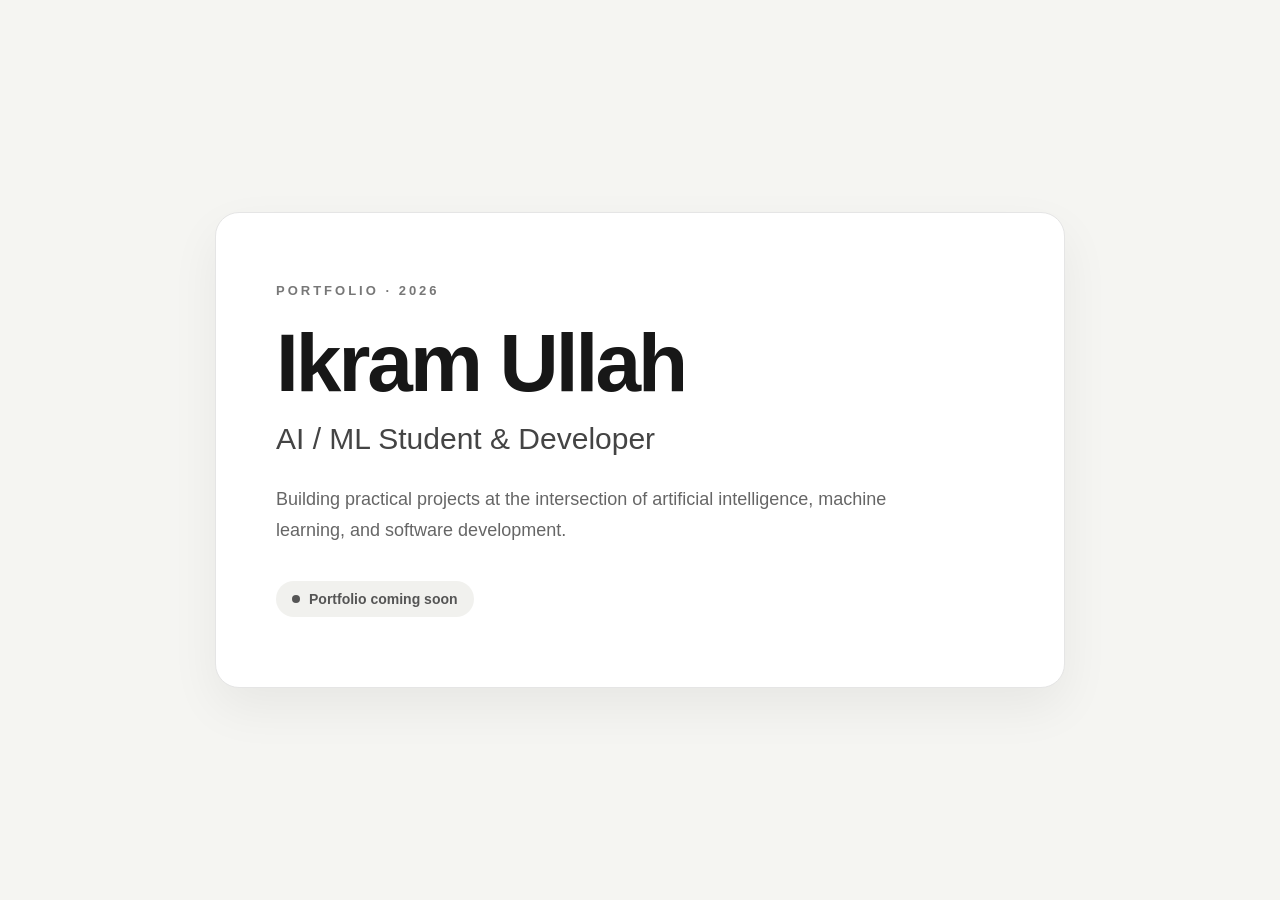
==== index.html @ 379c0012 "Add files via upload" ====
<!DOCTYPE html>
<html lang="en">
<head>
    <meta charset="UTF-8">
    <meta name="viewport" content="width=device-width, initial-scale=1.0">

    <title>Ikram Ullah | AI & ML Developer</title>

    <link rel="stylesheet" href="style.css">
</head>

<body>

    <main class="container">

        <section class="hero">

            <p class="eyebrow">PORTFOLIO · 2026</p>

            <h1>Ikram Ullah</h1>

            <h2>AI / ML Student & Developer</h2>

            <p class="intro">
                Building practical projects at the intersection of
                artificial intelligence, machine learning, and software development.
            </p>

            <div class="status">
                <span class="dot"></span>
                Portfolio coming soon
            </div>

        </section>

    </main>

</body>
</html>
---- style.css ----
* {
    margin: 0;
    padding: 0;
    box-sizing: border-box;
}

body {
    min-height: 100vh;
    background: #f5f5f2;
    color: #171717;
    font-family: Arial, Helvetica, sans-serif;

    display: flex;
    align-items: center;
    justify-content: center;

    padding: 24px;
}

.container {
    width: 100%;
    max-width: 850px;
}

.hero {
    background: #ffffff;
    border: 1px solid #e5e5e5;
    border-radius: 24px;

    padding: 70px 60px;

    box-shadow:
        0 20px 50px rgba(0, 0, 0, 0.06);
}

.eyebrow {
    font-size: 13px;
    font-weight: 700;
    letter-spacing: 3px;
    color: #777777;

    margin-bottom: 24px;
}

h1 {
    font-size: clamp(48px, 8vw, 82px);
    line-height: 1;
    letter-spacing: -3px;

    margin-bottom: 18px;
}

h2 {
    font-size: clamp(20px, 4vw, 30px);
    font-weight: 500;

    color: #444444;

    margin-bottom: 28px;
}

.intro {
    max-width: 620px;

    font-size: 18px;
    line-height: 1.7;

    color: #666666;
}

.status {
    display: inline-flex;
    align-items: center;
    gap: 9px;

    margin-top: 35px;

    padding: 10px 16px;

    border-radius: 999px;

    background: #f1f1ee;

    color: #555555;

    font-size: 14px;
    font-weight: 600;
}

.dot {
    width: 8px;
    height: 8px;

    border-radius: 50%;

    background: #555555;
}

@media (max-width: 600px) {

    body {
        padding: 16px;
    }

    .hero {
        padding: 45px 28px;
        border-radius: 18px;
    }

    h1 {
        letter-spacing: -2px;
    }

    .intro {
        font-size: 16px;
    }
}
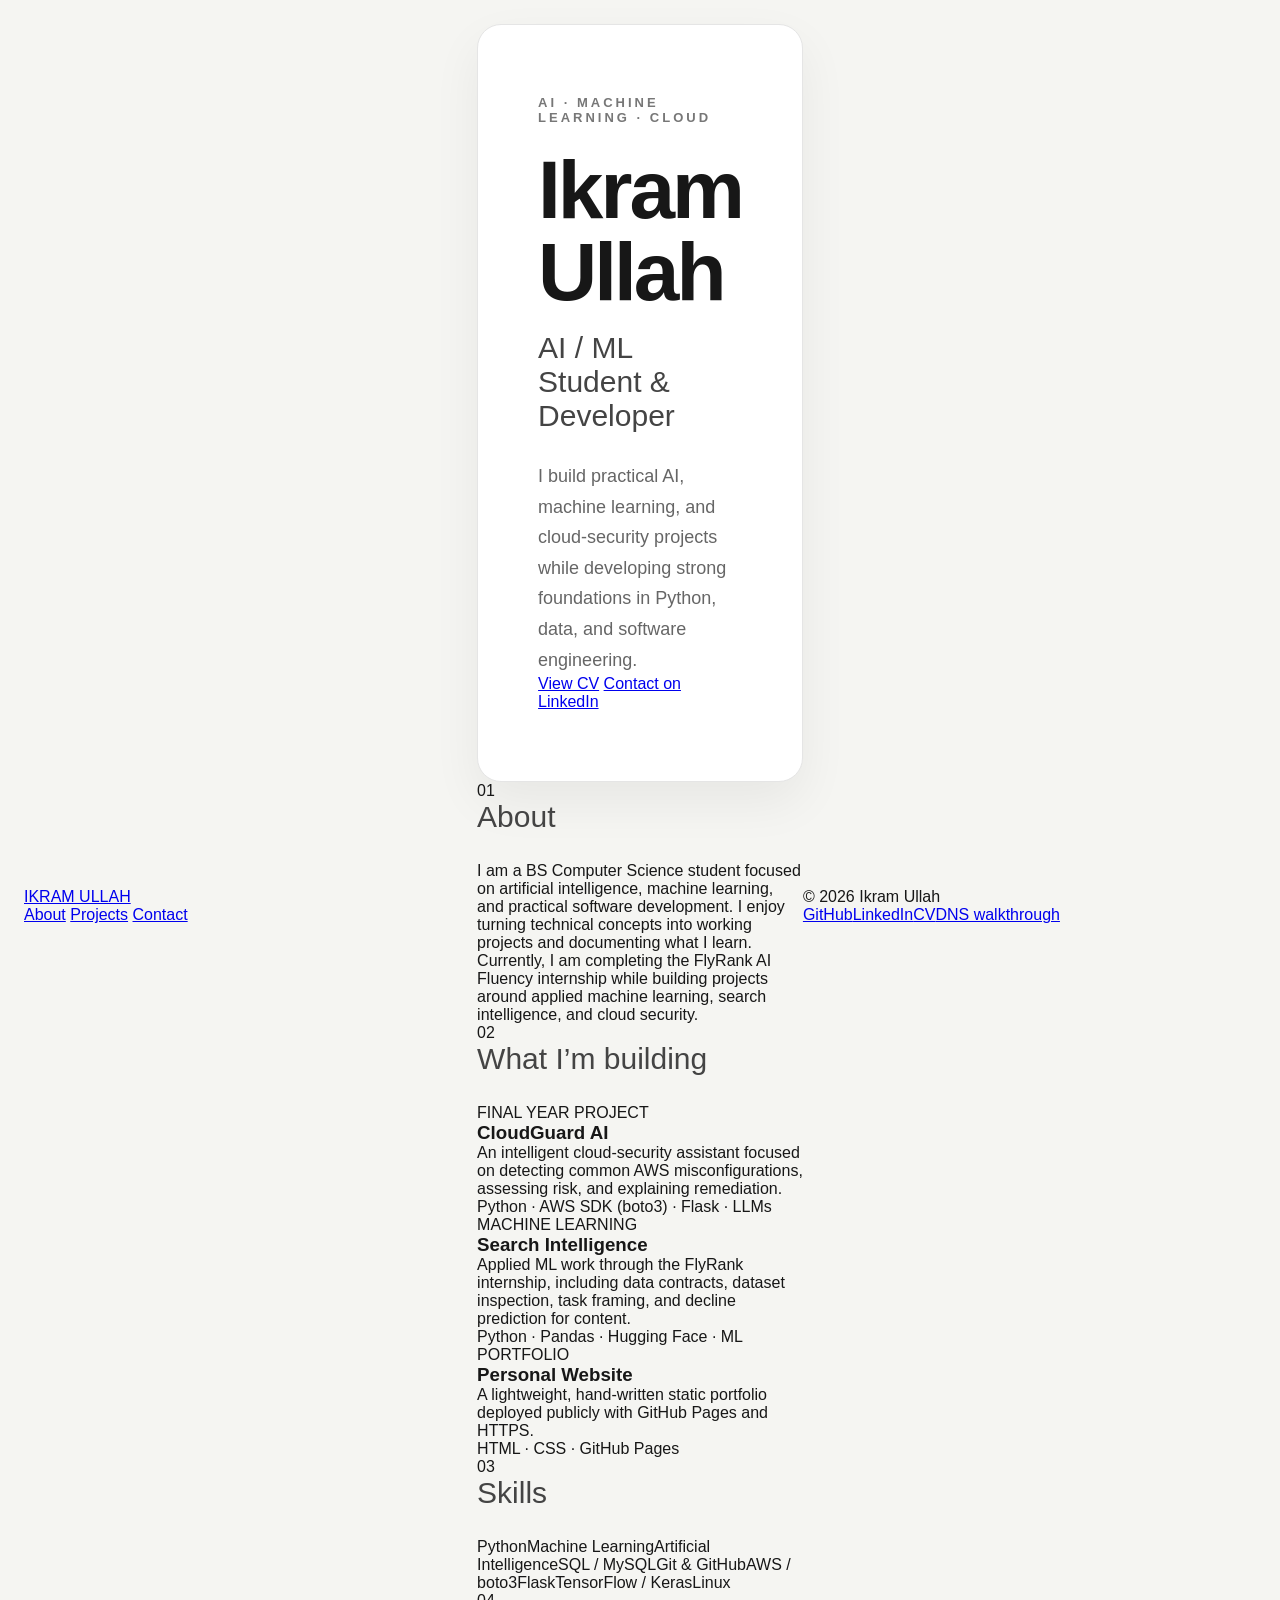
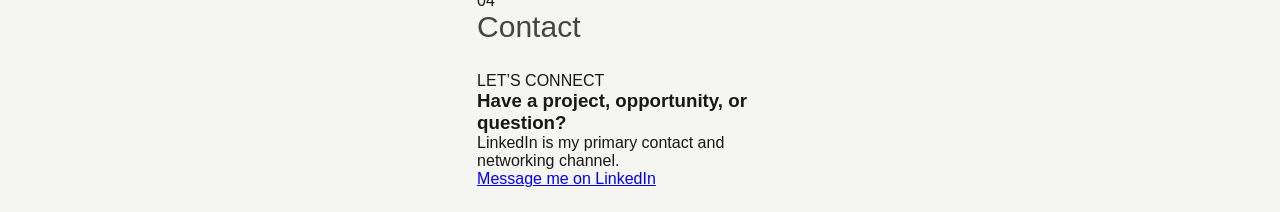
==== commit 2a38ab41: "Build PF-04 personal portfolio" ====
--- a/index.html
+++ b/index.html
@@ -1,39 +1,68 @@
-<!DOCTYPE html>
-<html lang="en">
-<head>
-    <meta charset="UTF-8">
-    <meta name="viewport" content="width=device-width, initial-scale=1.0">
-
-    <title>Ikram Ullah | AI & ML Developer</title>
-
-    <link rel="stylesheet" href="style.css">
-</head>
-
-<body>
-
-    <main class="container">
-
-        <section class="hero">
-
-            <p class="eyebrow">PORTFOLIO · 2026</p>
-
-            <h1>Ikram Ullah</h1>
-
-            <h2>AI / ML Student & Developer</h2>
-
-            <p class="intro">
-                Building practical projects at the intersection of
-                artificial intelligence, machine learning, and software development.
-            </p>
-
-            <div class="status">
-                <span class="dot"></span>
-                Portfolio coming soon
-            </div>
-
-        </section>
-
-    </main>
-
-</body>
-</html>+<!DOCTYPE html>
+<html lang="en">
+<head>
+    <meta charset="UTF-8">
+    <meta name="viewport" content="width=device-width, initial-scale=1.0">
+    <meta name="description" content="Ikram Ullah — AI and ML student and developer building practical AI, machine learning, and cloud security projects.">
+    <title>Ikram Ullah | AI & ML Developer</title>
+    <link rel="stylesheet" href="style.css">
+</head>
+<body>
+    <header class="nav container">
+        <a class="brand" href="#top">IKRAM ULLAH</a>
+        <nav aria-label="Main navigation">
+            <a href="#about">About</a>
+            <a href="#projects">Projects</a>
+            <a href="#contact">Contact</a>
+        </nav>
+    </header>
+
+    <main id="top">
+        <section class="hero container">
+            <p class="eyebrow">AI · MACHINE LEARNING · CLOUD</p>
+            <h1>Ikram Ullah</h1>
+            <h2>AI / ML Student & Developer</h2>
+            <p class="intro">I build practical AI, machine learning, and cloud-security projects while developing strong foundations in Python, data, and software engineering.</p>
+            <div class="actions">
+                <a class="button primary" href="cv.html">View CV</a>
+                <a class="button" href="https://www.linkedin.com/in/ikram-khan-96200422b/" target="_blank" rel="noopener">Contact on LinkedIn</a>
+            </div>
+        </section>
+
+        <section id="about" class="section container">
+            <div class="section-heading"><span>01</span><h2>About</h2></div>
+            <div class="card">
+                <p>I am a BS Computer Science student focused on artificial intelligence, machine learning, and practical software development. I enjoy turning technical concepts into working projects and documenting what I learn.</p>
+                <p>Currently, I am completing the FlyRank AI Fluency internship while building projects around applied machine learning, search intelligence, and cloud security.</p>
+            </div>
+        </section>
+
+        <section id="projects" class="section container">
+            <div class="section-heading"><span>02</span><h2>What I’m building</h2></div>
+            <div class="grid">
+                <article class="card project"><p class="tag">FINAL YEAR PROJECT</p><h3>CloudGuard AI</h3><p>An intelligent cloud-security assistant focused on detecting common AWS misconfigurations, assessing risk, and explaining remediation.</p><p class="stack">Python · AWS SDK (boto3) · Flask · LLMs</p></article>
+                <article class="card project"><p class="tag">MACHINE LEARNING</p><h3>Search Intelligence</h3><p>Applied ML work through the FlyRank internship, including data contracts, dataset inspection, task framing, and decline prediction for content.</p><p class="stack">Python · Pandas · Hugging Face · ML</p></article>
+                <article class="card project"><p class="tag">PORTFOLIO</p><h3>Personal Website</h3><p>A lightweight, hand-written static portfolio deployed publicly with GitHub Pages and HTTPS.</p><p class="stack">HTML · CSS · GitHub Pages</p></article>
+            </div>
+        </section>
+
+        <section class="section container">
+            <div class="section-heading"><span>03</span><h2>Skills</h2></div>
+            <div class="skills"><span>Python</span><span>Machine Learning</span><span>Artificial Intelligence</span><span>SQL / MySQL</span><span>Git & GitHub</span><span>AWS / boto3</span><span>Flask</span><span>TensorFlow / Keras</span><span>Linux</span></div>
+        </section>
+
+        <section id="contact" class="section container contact-section">
+            <div class="section-heading"><span>04</span><h2>Contact</h2></div>
+            <div class="card contact-card">
+                <div><p class="tag">LET’S CONNECT</p><h3>Have a project, opportunity, or question?</h3><p>LinkedIn is my primary contact and networking channel.</p></div>
+                <a class="button primary" href="https://www.linkedin.com/in/ikram-khan-96200422b/" target="_blank" rel="noopener">Message me on LinkedIn</a>
+            </div>
+        </section>
+    </main>
+
+    <footer class="footer container">
+        <p>© 2026 Ikram Ullah</p>
+        <div><a href="https://github.com/Ikramkhan-gif1" target="_blank" rel="noopener">GitHub</a><a href="https://www.linkedin.com/in/ikram-khan-96200422b/" target="_blank" rel="noopener">LinkedIn</a><a href="cv.html">CV</a><a href="dns-walkthrough.md">DNS walkthrough</a></div>
+    </footer>
+</body>
+</html>
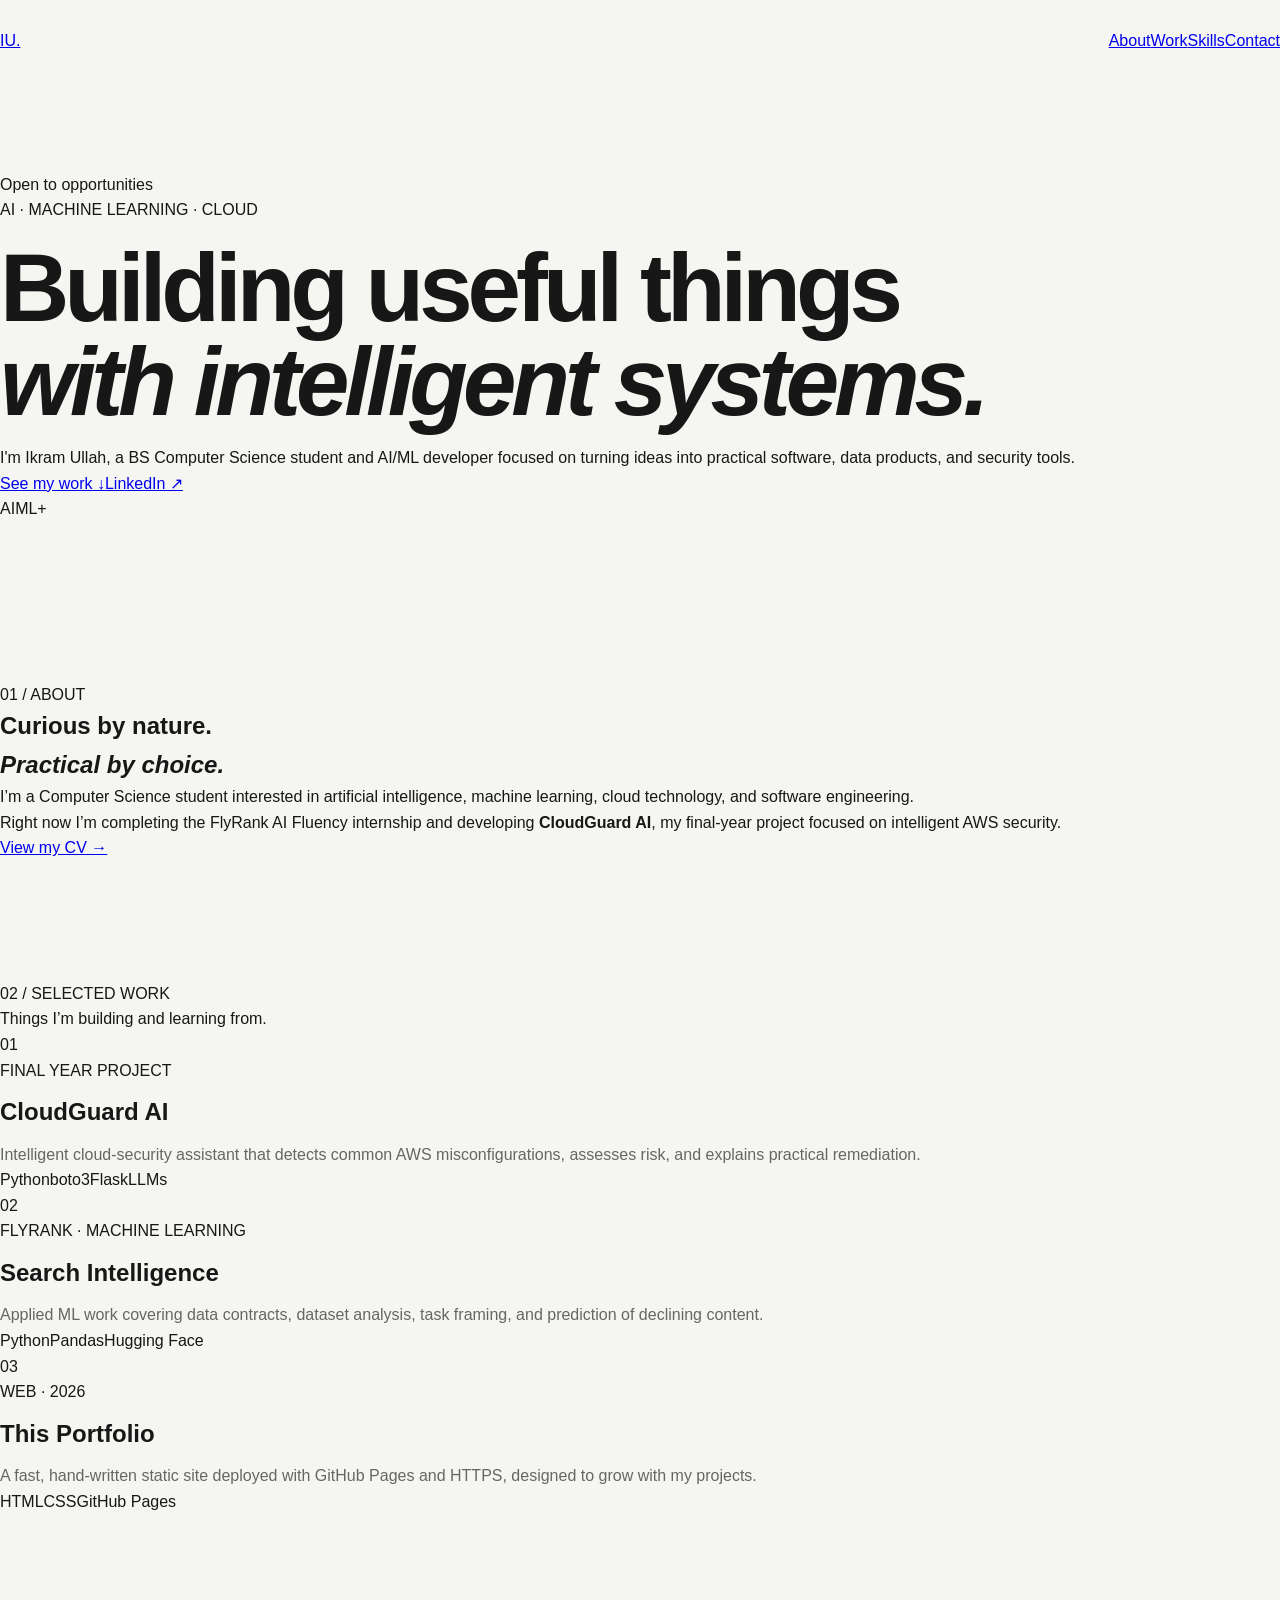
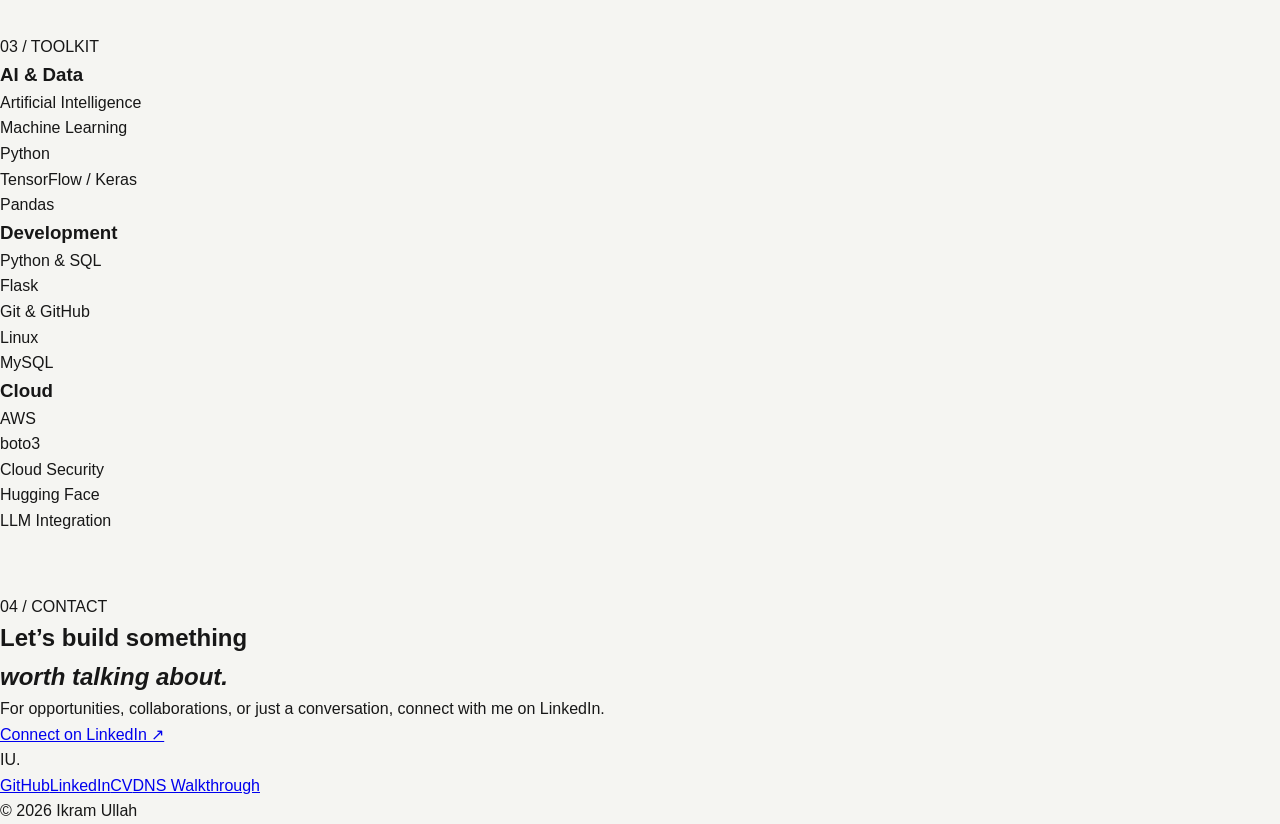
==== commit 17d2c355: "Redesign PF-04 portfolio UI" ====
--- a/index.html
+++ b/index.html
@@ -1,68 +1 @@
-<!DOCTYPE html>
-<html lang="en">
-<head>
-    <meta charset="UTF-8">
-    <meta name="viewport" content="width=device-width, initial-scale=1.0">
-    <meta name="description" content="Ikram Ullah — AI and ML student and developer building practical AI, machine learning, and cloud security projects.">
-    <title>Ikram Ullah | AI & ML Developer</title>
-    <link rel="stylesheet" href="style.css">
-</head>
-<body>
-    <header class="nav container">
-        <a class="brand" href="#top">IKRAM ULLAH</a>
-        <nav aria-label="Main navigation">
-            <a href="#about">About</a>
-            <a href="#projects">Projects</a>
-            <a href="#contact">Contact</a>
-        </nav>
-    </header>
-
-    <main id="top">
-        <section class="hero container">
-            <p class="eyebrow">AI · MACHINE LEARNING · CLOUD</p>
-            <h1>Ikram Ullah</h1>
-            <h2>AI / ML Student & Developer</h2>
-            <p class="intro">I build practical AI, machine learning, and cloud-security projects while developing strong foundations in Python, data, and software engineering.</p>
-            <div class="actions">
-                <a class="button primary" href="cv.html">View CV</a>
-                <a class="button" href="https://www.linkedin.com/in/ikram-khan-96200422b/" target="_blank" rel="noopener">Contact on LinkedIn</a>
-            </div>
-        </section>
-
-        <section id="about" class="section container">
-            <div class="section-heading"><span>01</span><h2>About</h2></div>
-            <div class="card">
-                <p>I am a BS Computer Science student focused on artificial intelligence, machine learning, and practical software development. I enjoy turning technical concepts into working projects and documenting what I learn.</p>
-                <p>Currently, I am completing the FlyRank AI Fluency internship while building projects around applied machine learning, search intelligence, and cloud security.</p>
-            </div>
-        </section>
-
-        <section id="projects" class="section container">
-            <div class="section-heading"><span>02</span><h2>What I’m building</h2></div>
-            <div class="grid">
-                <article class="card project"><p class="tag">FINAL YEAR PROJECT</p><h3>CloudGuard AI</h3><p>An intelligent cloud-security assistant focused on detecting common AWS misconfigurations, assessing risk, and explaining remediation.</p><p class="stack">Python · AWS SDK (boto3) · Flask · LLMs</p></article>
-                <article class="card project"><p class="tag">MACHINE LEARNING</p><h3>Search Intelligence</h3><p>Applied ML work through the FlyRank internship, including data contracts, dataset inspection, task framing, and decline prediction for content.</p><p class="stack">Python · Pandas · Hugging Face · ML</p></article>
-                <article class="card project"><p class="tag">PORTFOLIO</p><h3>Personal Website</h3><p>A lightweight, hand-written static portfolio deployed publicly with GitHub Pages and HTTPS.</p><p class="stack">HTML · CSS · GitHub Pages</p></article>
-            </div>
-        </section>
-
-        <section class="section container">
-            <div class="section-heading"><span>03</span><h2>Skills</h2></div>
-            <div class="skills"><span>Python</span><span>Machine Learning</span><span>Artificial Intelligence</span><span>SQL / MySQL</span><span>Git & GitHub</span><span>AWS / boto3</span><span>Flask</span><span>TensorFlow / Keras</span><span>Linux</span></div>
-        </section>
-
-        <section id="contact" class="section container contact-section">
-            <div class="section-heading"><span>04</span><h2>Contact</h2></div>
-            <div class="card contact-card">
-                <div><p class="tag">LET’S CONNECT</p><h3>Have a project, opportunity, or question?</h3><p>LinkedIn is my primary contact and networking channel.</p></div>
-                <a class="button primary" href="https://www.linkedin.com/in/ikram-khan-96200422b/" target="_blank" rel="noopener">Message me on LinkedIn</a>
-            </div>
-        </section>
-    </main>
-
-    <footer class="footer container">
-        <p>© 2026 Ikram Ullah</p>
-        <div><a href="https://github.com/Ikramkhan-gif1" target="_blank" rel="noopener">GitHub</a><a href="https://www.linkedin.com/in/ikram-khan-96200422b/" target="_blank" rel="noopener">LinkedIn</a><a href="cv.html">CV</a><a href="dns-walkthrough.md">DNS walkthrough</a></div>
-    </footer>
-</body>
-</html>
+<!doctype html><html lang="en"><head><meta charset="utf-8"><meta name="viewport" content="width=device-width,initial-scale=1"><meta name="description" content="Ikram Ullah — AI and ML student building practical AI, machine learning and cloud-security projects."><title>Ikram Ullah — AI / ML Developer</title><link rel="stylesheet" href="style.css"></head><body><nav class="nav"><a class="logo" href="#home">IU<span>.</span></a><div class="links"><a href="#about">About</a><a href="#work">Work</a><a href="#skills">Skills</a><a href="#contact">Contact</a></div></nav><main><section id="home" class="hero"><div class="hero-copy"><div class="availability"><i></i> Open to opportunities</div><p class="kicker">AI · MACHINE LEARNING · CLOUD</p><h1>Building useful things<br><em>with intelligent systems.</em></h1><p class="lead">I'm Ikram Ullah, a BS Computer Science student and AI/ML developer focused on turning ideas into practical software, data products, and security tools.</p><div class="buttons"><a class="btn dark" href="#work">See my work ↓</a><a class="btn light" href="https://www.linkedin.com/in/ikram-khan-96200422b/" target="_blank" rel="noopener">LinkedIn ↗</a></div></div><div class="hero-mark"><span>AI</span><span>ML</span><span>+</span></div></section><section id="about" class="section"><div class="label">01 / ABOUT</div><div class="about-grid"><h2>Curious by nature.<br><em>Practical by choice.</em></h2><div><p>I’m a Computer Science student interested in artificial intelligence, machine learning, cloud technology, and software engineering.</p><p>Right now I’m completing the FlyRank AI Fluency internship and developing <strong>CloudGuard AI</strong>, my final-year project focused on intelligent AWS security.</p><a class="text-link" href="cv.html">View my CV →</a></div></div></section><section id="work" class="section"><div class="section-top"><div class="label">02 / SELECTED WORK</div><p>Things I’m building and learning from.</p></div><div class="projects"><article class="project featured"><div class="project-num">01</div><div><span class="type">FINAL YEAR PROJECT</span><h3>CloudGuard AI</h3><p>Intelligent cloud-security assistant that detects common AWS misconfigurations, assesses risk, and explains practical remediation.</p><div class="tech"><span>Python</span><span>boto3</span><span>Flask</span><span>LLMs</span></div></div></article><article class="project"><div class="project-num">02</div><div><span class="type">FLYRANK · MACHINE LEARNING</span><h3>Search Intelligence</h3><p>Applied ML work covering data contracts, dataset analysis, task framing, and prediction of declining content.</p><div class="tech"><span>Python</span><span>Pandas</span><span>Hugging Face</span></div></div></article><article class="project"><div class="project-num">03</div><div><span class="type">WEB · 2026</span><h3>This Portfolio</h3><p>A fast, hand-written static site deployed with GitHub Pages and HTTPS, designed to grow with my projects.</p><div class="tech"><span>HTML</span><span>CSS</span><span>GitHub Pages</span></div></div></article></div></section><section id="skills" class="section"><div class="label">03 / TOOLKIT</div><div class="skills-grid"><div><h3>AI & Data</h3><p>Artificial Intelligence<br>Machine Learning<br>Python<br>TensorFlow / Keras<br>Pandas</p></div><div><h3>Development</h3><p>Python & SQL<br>Flask<br>Git & GitHub<br>Linux<br>MySQL</p></div><div><h3>Cloud</h3><p>AWS<br>boto3<br>Cloud Security<br>Hugging Face<br>LLM Integration</p></div></div></section><section id="contact" class="contact"><div class="label">04 / CONTACT</div><h2>Let’s build something<br><em>worth talking about.</em></h2><p>For opportunities, collaborations, or just a conversation, connect with me on LinkedIn.</p><a class="btn dark" href="https://www.linkedin.com/in/ikram-khan-96200422b/" target="_blank" rel="noopener">Connect on LinkedIn ↗</a></section></main><footer><div class="logo">IU<span>.</span></div><div class="footer-links"><a href="https://github.com/Ikramkhan-gif1" target="_blank" rel="noopener">GitHub</a><a href="https://www.linkedin.com/in/ikram-khan-96200422b/" target="_blank" rel="noopener">LinkedIn</a><a href="cv.html">CV</a><a href="dns-walkthrough.md">DNS Walkthrough</a></div><p>© 2026 Ikram Ullah</p></footer></body></html>
--- a/style.css
+++ b/style.css
@@ -1,117 +1 @@
-* {
-    margin: 0;
-    padding: 0;
-    box-sizing: border-box;
-}
-
-body {
-    min-height: 100vh;
-    background: #f5f5f2;
-    color: #171717;
-    font-family: Arial, Helvetica, sans-serif;
-
-    display: flex;
-    align-items: center;
-    justify-content: center;
-
-    padding: 24px;
-}
-
-.container {
-    width: 100%;
-    max-width: 850px;
-}
-
-.hero {
-    background: #ffffff;
-    border: 1px solid #e5e5e5;
-    border-radius: 24px;
-
-    padding: 70px 60px;
-
-    box-shadow:
-        0 20px 50px rgba(0, 0, 0, 0.06);
-}
-
-.eyebrow {
-    font-size: 13px;
-    font-weight: 700;
-    letter-spacing: 3px;
-    color: #777777;
-
-    margin-bottom: 24px;
-}
-
-h1 {
-    font-size: clamp(48px, 8vw, 82px);
-    line-height: 1;
-    letter-spacing: -3px;
-
-    margin-bottom: 18px;
-}
-
-h2 {
-    font-size: clamp(20px, 4vw, 30px);
-    font-weight: 500;
-
-    color: #444444;
-
-    margin-bottom: 28px;
-}
-
-.intro {
-    max-width: 620px;
-
-    font-size: 18px;
-    line-height: 1.7;
-
-    color: #666666;
-}
-
-.status {
-    display: inline-flex;
-    align-items: center;
-    gap: 9px;
-
-    margin-top: 35px;
-
-    padding: 10px 16px;
-
-    border-radius: 999px;
-
-    background: #f1f1ee;
-
-    color: #555555;
-
-    font-size: 14px;
-    font-weight: 600;
-}
-
-.dot {
-    width: 8px;
-    height: 8px;
-
-    border-radius: 50%;
-
-    background: #555555;
-}
-
-@media (max-width: 600px) {
-
-    body {
-        padding: 16px;
-    }
-
-    .hero {
-        padding: 45px 28px;
-        border-radius: 18px;
-    }
-
-    h1 {
-        letter-spacing: -2px;
-    }
-
-    .intro {
-        font-size: 16px;
-    }
-}+*{box-sizing:border-box;margin:0;padding:0}html{scroll-behavior:smooth}body{background:#f5f5f2;color:#171717;font-family:Arial,Helvetica,sans-serif;line-height:1.6}.container{width:min(1100px,calc(100% - 40px));margin:auto}.nav{display:flex;justify-content:space-between;align-items:center;padding:28px 0}.brand{font-size:14px;font-weight:800;letter-spacing:2px;color:#171717;text-decoration:none}.nav nav{display:flex;gap:24px}.nav nav a,.footer a{color:#555;text-decoration:none;font-size:14px}.nav nav a:hover,.footer a:hover{text-decoration:underline}.hero{padding:90px 0 100px}.eyebrow,.tag{font-size:12px;font-weight:800;letter-spacing:2.5px;color:#777}.hero h1{font-size:clamp(52px,9vw,96px);line-height:.98;letter-spacing:-5px;margin:18px 0 16px}.hero h2{font-size:clamp(22px,4vw,34px);font-weight:500;color:#444;margin-bottom:24px}.intro{max-width:720px;font-size:20px;line-height:1.65;color:#606060}.actions{display:flex;flex-wrap:wrap;gap:12px;margin-top:34px}.button{display:inline-block;padding:12px 18px;border:1px solid #d5d5d0;border-radius:999px;color:#222;background:#fff;text-decoration:none;font-weight:700;font-size:14px}.button.primary{background:#171717;color:#fff;border-color:#171717}.section{padding:60px 0}.section-heading{display:flex;align-items:center;gap:18px;margin-bottom:24px}.section-heading span{font-size:12px;font-weight:800;color:#999}.section-heading h2{font-size:30px;letter-spacing:-1px}.card{background:#fff;border:1px solid #e4e4df;border-radius:20px;padding:30px;box-shadow:0 12px 35px rgba(0,0,0,.04)}.card p+p{margin-top:18px}.grid{display:grid;grid-template-columns:repeat(3,1fr);gap:18px}.project h3{font-size:24px;margin:10px 0}.project p:not(.tag):not(.stack){color:#666}.stack{font-size:13px;color:#888;margin-top:20px}.skills{display:flex;flex-wrap:wrap;gap:10px}.skills span{padding:10px 14px;border:1px solid #dddcd6;background:#fff;border-radius:999px;font-size:14px}.contact-card{display:flex;justify-content:space-between;align-items:center;gap:30px}.contact-card h3{font-size:25px;margin:8px 0}.contact-card p:not(.tag){color:#666}.footer{border-top:1px solid #ddd;padding:28px 0 40px;display:flex;justify-content:space-between;gap:20px}.footer div{display:flex;gap:20px}@media(max-width:750px){.container{width:min(100% - 32px,1100px)}.nav nav{gap:12px}.hero{padding:60px 0 70px}.hero h1{letter-spacing:-3px}.grid{grid-template-columns:1fr}.contact-card,.footer{flex-direction:column}.footer div{flex-wrap:wrap}.section{padding:45px 0}}
